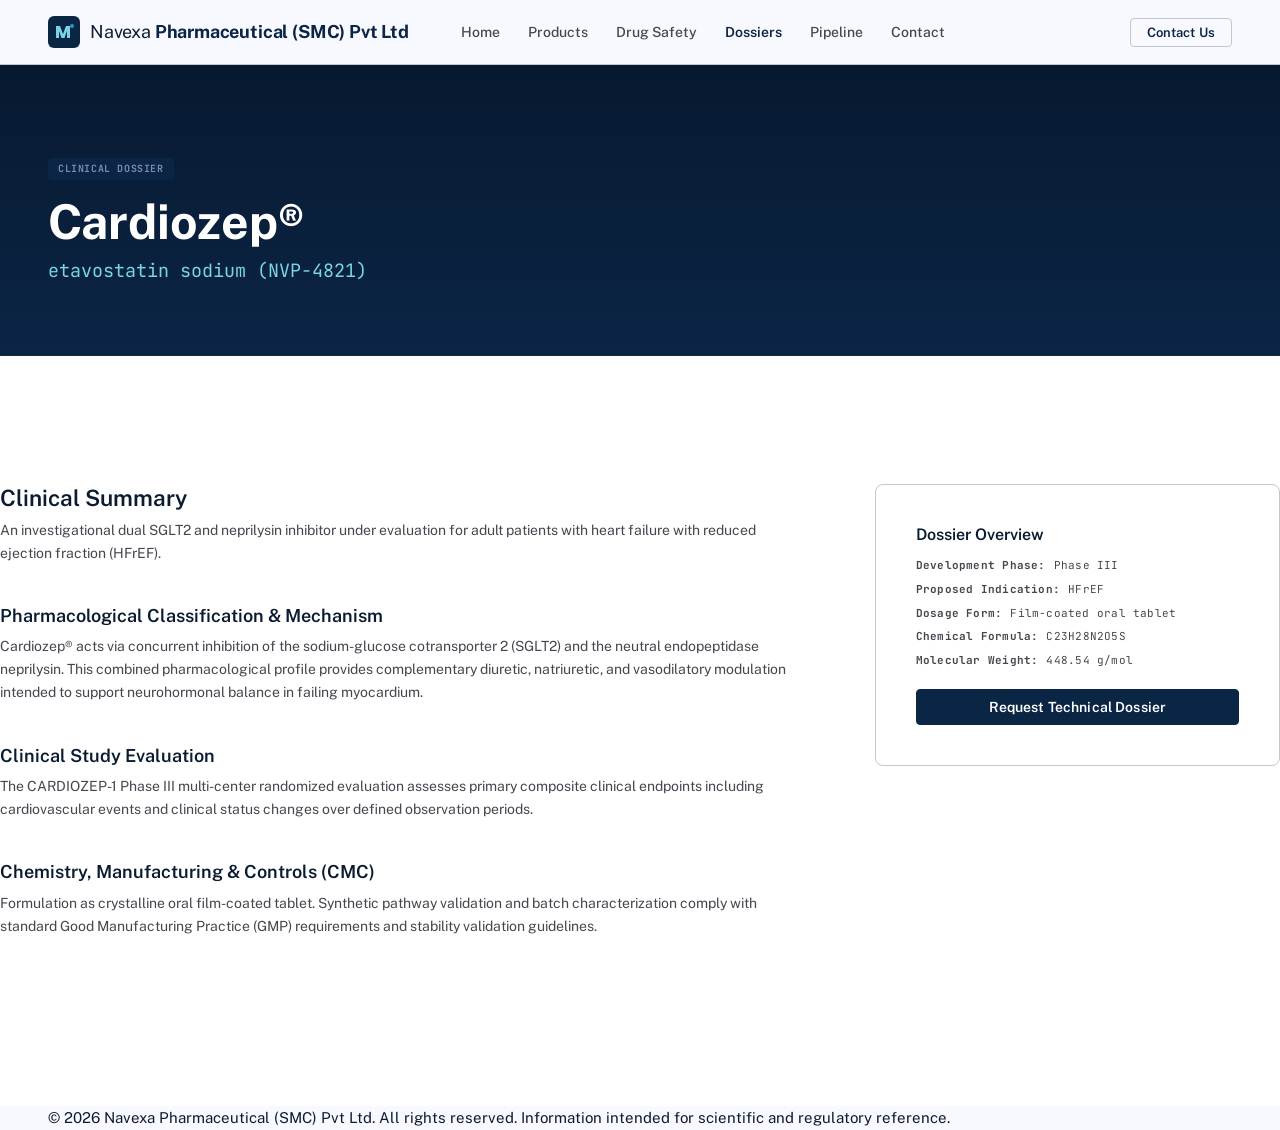
==== dossier.html @ 5f013281 "Initial commit: Navexa Pharmaceutical corporate frontend" ====
<!DOCTYPE html>
<html lang="en">
<head>
  <meta charset="UTF-8" />
  <meta name="viewport" content="width=device-width, initial-scale=1.0" />
  <title>Navexa Pharmaceutical (SMC) Pvt Ltd — Product Dossier | Cardiozep®</title>
  <meta name="description" content="Clinical product monograph and dossier for Cardiozep (etavostatin sodium) developed by Navexa Pharmaceutical (SMC) Pvt Ltd." />
  <link rel="preconnect" href="https://fonts.googleapis.com" />
  <link href="https://fonts.googleapis.com/css2?family=Public+Sans:wght@300;400;500;600;700;800&family=JetBrains+Mono:wght@400;500;600;700&display=swap" rel="stylesheet" />
  <link rel="stylesheet" href="css/design-system.css" />
  <style>
    .dossier-hero { padding: 90px 0 70px; background: linear-gradient(180deg, #071930 0%, #0B2545 100%); color: white; border-bottom: 1px solid rgba(119,141,178,0.15); }
    .dossier-hero__title { font-size: clamp(32px, 5vw, 48px); margin-bottom: var(--space-xs); color: #ffffff; font-weight: 700; }
    .content-grid { display: grid; grid-template-columns: 2fr 1fr; gap: var(--space-2xl); padding: var(--space-2xl) 0; }
    @media (max-width: 800px) { .content-grid { grid-template-columns: 1fr; } }
    .section-block { margin-bottom: var(--space-xl); }
    .section-block h3 { font-size: 18px; font-weight: 600; color: var(--color-on-background); margin-bottom: 8px; }
    .section-block p { font-size: 14px; line-height: 1.65; color: var(--color-on-surface-variant); }
  </style>
</head>
<body>
  <nav class="nav" id="main-nav">
    <div class="nav__inner container">
      <a href="index.html" class="nav__logo">
        <svg width="32" height="32" viewBox="0 0 32 32" fill="none"><rect width="32" height="32" rx="6" fill="#0B2545"/><path d="M8 10h4l3 8 3-8h4v12h-3v-7l-2.5 7h-3L11 15v7H8V10z" fill="#7AD4E2"/><circle cx="24" cy="10" r="2" fill="#2993D6"/></svg>
        <span class="nav__brand">Navexa <strong>Pharmaceutical (SMC) Pvt Ltd</strong></span>
      </a>
      <ul class="nav__links">
        <li><a href="index.html" class="nav__link">Home</a></li>
        <li><a href="products.html" class="nav__link">Products</a></li>
        <li><a href="pharmacovigilance.html" class="nav__link">Drug Safety</a></li>
        <li><a href="dossier.html" class="nav__link nav__link--active">Dossiers</a></li>
        <li><a href="index.html#pipeline" class="nav__link">Pipeline</a></li>
        <li><a href="index.html#contact" class="nav__link">Contact</a></li>
      </ul>
      <div class="nav__actions">
        <a href="index.html#contact" class="btn btn--outline btn--sm">Contact Us</a>
      </div>
    </div>
  </nav>

  <header class="dossier-hero">
    <div class="container">
      <span class="phase-badge phase-badge--iii" style="display: inline-block; margin-bottom: 12px;">CLINICAL DOSSIER</span>
      <h1 class="dossier-hero__title">Cardiozep®</h1>
      <p style="color: #7AD4E2; font-size: 1.15rem; font-family: var(--font-mono);">etavostatin sodium (NVP-4821)</p>
    </div>
  </header>

  <main class="section">
    <div class="container content-grid">
      <div>
        <div class="section-block">
          <h2>Clinical Summary</h2>
          <p class="section__subtitle" style="margin-top: 6px;">
            An investigational dual SGLT2 and neprilysin inhibitor under evaluation for adult patients with heart failure with reduced ejection fraction (HFrEF).
          </p>
        </div>

        <div class="section-block">
          <h3>Pharmacological Classification &amp; Mechanism</h3>
          <p>
            Cardiozep® acts via concurrent inhibition of the sodium-glucose cotransporter 2 (SGLT2) and the neutral endopeptidase neprilysin. This combined pharmacological profile provides complementary diuretic, natriuretic, and vasodilatory modulation intended to support neurohormonal balance in failing myocardium.
          </p>
        </div>

        <div class="section-block">
          <h3>Clinical Study Evaluation</h3>
          <p>
            The CARDIOZEP-1 Phase III multi-center randomized evaluation assesses primary composite clinical endpoints including cardiovascular events and clinical status changes over defined observation periods.
          </p>
        </div>

        <div class="section-block">
          <h3>Chemistry, Manufacturing &amp; Controls (CMC)</h3>
          <p>
            Formulation as crystalline oral film-coated tablet. Synthetic pathway validation and batch characterization comply with standard Good Manufacturing Practice (GMP) requirements and stability validation guidelines.
          </p>
        </div>
      </div>

      <div>
        <div class="info-card" style="background: var(--color-surface-container-lowest); border: 1px solid var(--color-outline-variant); border-radius: var(--radius-lg); padding: var(--space-xl);">
          <h3 class="info-card__title">Dossier Overview</h3>
          <ul class="compliance-list" style="margin-top: 12px; margin-bottom: 20px;">
            <li><strong>Development Phase:</strong> Phase III</li>
            <li><strong>Proposed Indication:</strong> HFrEF</li>
            <li><strong>Dosage Form:</strong> Film-coated oral tablet</li>
            <li><strong>Chemical Formula:</strong> C23H28N2O5S</li>
            <li><strong>Molecular Weight:</strong> 448.54 g/mol</li>
          </ul>
          <a href="#" class="btn btn--primary btn--full" onclick="alert('Dossier document request submitted.'); return false;">Request Technical Dossier</a>
        </div>
      </div>
    </div>
  </main>

  <footer class="footer" id="site-footer">
    <div class="container">
      <div class="footer__bottom">
        <p class="footer__legal">&copy; 2026 Navexa Pharmaceutical (SMC) Pvt Ltd. All rights reserved. Information intended for scientific and regulatory reference.</p>
      </div>
    </div>
  </footer>
</body>
</html>
---- css/design-system.css ----
﻿/* =====================================================
   Navexa pharmaceutical (SMC) pvt Ltd DESIGN SYSTEM — Clinical Precision & Life Sciences
   Based on Stitch "Clinical Precision & Life Sciences" theme
   Primary: #0B2545 (Navy) | Secondary: #007A87 (Teal) | Tertiary: #2993D6 (Cyan)
   ===================================================== */

/* ── CSS CUSTOM PROPERTIES ── */
:root {
  /* Primary Navy */
  --color-primary: #001026;
  --color-on-primary: #ffffff;
  --color-primary-container: #0b2545;
  --color-on-primary-container: #778db2;

  /* Secondary Teal */
  --color-secondary: #006874;
  --color-on-secondary: #ffffff;
  --color-secondary-container: #94edfc;
  --color-on-secondary-container: #006d79;

  /* Tertiary Cyan */
  --color-tertiary: #00111f;
  --color-on-tertiary: #ffffff;
  --color-tertiary-container: #00273f;
  --color-on-tertiary-container: #2993d6;

  /* Surface */
  --color-surface: #f8f9ff;
  --color-surface-dim: #cbdbf5;
  --color-surface-bright: #f8f9ff;
  --color-surface-container-lowest: #ffffff;
  --color-surface-container-low: #eff4ff;
  --color-surface-container: #e5eeff;
  --color-surface-container-high: #dce9ff;
  --color-surface-container-highest: #d3e4fe;
  --color-on-surface: #0b1c30;
  --color-on-surface-variant: #44474e;
  --color-inverse-surface: #213145;
  --color-inverse-on-surface: #eaf1ff;
  --color-outline: #74777f;
  --color-outline-variant: #c4c6cf;
  --color-background: #f8f9ff;
  --color-on-background: #0b1c30;
  --color-surface-variant: #d3e4fe;

  /* Error */
  --color-error: #ba1a1a;
  --color-error-container: #ffdad6;
  --color-on-error: #ffffff;

  /* Clinical Semantic */
  --color-success: #047857;
  --color-success-bg: #ecfdf5;
  --color-warning: #b45309;
  --color-warning-bg: #fffbeb;

  /* Typography */
  --font-headline: 'Public Sans', system-ui, sans-serif;
  --font-body: 'Public Sans', system-ui, sans-serif;
  --font-mono: 'JetBrains Mono', 'Courier New', monospace;

  /* Spacing */
  --space-xs: 0.25rem;
  --space-sm: 0.5rem;
  --space-md: 1rem;
  --space-lg: 1.5rem;
  --space-xl: 2.5rem;
  --space-2xl: 4rem;
  --gutter: 1.5rem;
  --margin: 3rem;

  /* Border Radius */
  --radius-sm: 0.125rem;
  --radius: 0.25rem;
  --radius-md: 0.375rem;
  --radius-lg: 0.5rem;
  --radius-xl: 0.75rem;
  --radius-full: 9999px;

  /* Shadows */
  --shadow-sm: 0 1px 3px 0 rgba(11,37,69,0.04);
  --shadow-md: 0 4px 16px -2px rgba(11,37,69,0.06), 0 1px 3px 0 rgba(11,37,69,0.04);
  --shadow-lg: 0 20px 32px -4px rgba(11,37,69,0.12), 0 8px 16px -4px rgba(11,37,69,0.06);

  /* Transitions */
  --transition: 200ms cubic-bezier(0.4, 0, 0.2, 1);
  --transition-slow: 350ms cubic-bezier(0.4, 0, 0.2, 1);
}

/* ── RESET & BASE ── */
*, *::before, *::after { box-sizing: border-box; margin: 0; padding: 0; }
html { scroll-behavior: smooth; -webkit-font-smoothing: antialiased; }

body {
  font-family: var(--font-body);
  font-size: 15px;
  line-height: 1.6;
  color: var(--color-on-surface);
  background-color: var(--color-background);
}

/* ── TYPOGRAPHY ── */
h1, h2, h3, h4, h5, h6 {
  font-family: var(--font-headline);
  font-weight: 600;
  line-height: 1.25;
  color: var(--color-on-background);
}

.font-mono { font-family: var(--font-mono); }
.text-xs { font-size: 12px; }
.text-xxs { font-size: 11px; }

/* ── CONTAINER ── */
.container {
  width: 100%;
  max-width: 1280px;
  margin: 0 auto;
  padding: 0 var(--margin);
}
@media (max-width: 768px) { .container { padding: 0 1.25rem; } }

/* ── GRID ── */
.grid { display: grid; gap: var(--gutter); }
.grid--3col { grid-template-columns: repeat(3, 1fr); }
.grid--2col { grid-template-columns: repeat(2, 1fr); }
@media (max-width: 1024px) { .grid--3col { grid-template-columns: repeat(2, 1fr); } }
@media (max-width: 640px) { .grid--3col, .grid--2col { grid-template-columns: 1fr; } }

/* ── SECTIONS ── */
.section {
  padding: var(--space-2xl) 0;
  background: var(--color-surface-container-lowest);
}
.section--alt { background: var(--color-surface-container-low); }
.section--navy {
  background: var(--color-primary-container);
  color: var(--color-inverse-on-surface);
}

.section__header {
  text-align: center;
  margin-bottom: var(--space-xl);
  max-width: 720px;
  margin-left: auto;
  margin-right: auto;
}
.section__title {
  font-size: 32px;
  font-weight: 600;
  letter-spacing: -0.015em;
  color: var(--color-on-background);
  margin-bottom: var(--space-md);
}
.section__subtitle {
  font-size: 16px;
  color: var(--color-on-surface-variant);
  line-height: 1.6;
}

/* ── SECTION LABEL ── */
.section-label {
  display: inline-block;
  font-family: var(--font-mono);
  font-size: 11px;
  font-weight: 600;
  letter-spacing: 0.08em;
  text-transform: uppercase;
  color: var(--color-on-secondary-container);
  background: var(--color-secondary-container);
  padding: 3px 10px;
  border-radius: var(--radius-full);
  margin-bottom: var(--space-md);
}
.section-label--light {
  color: var(--color-on-primary-container);
  background: rgba(119,141,178,0.15);
}

/* ── BUTTONS ── */
.btn {
  display: inline-flex;
  align-items: center;
  gap: 8px;
  padding: 10px 24px;
  font-family: var(--font-body);
  font-size: 14px;
  font-weight: 600;
  line-height: 1;
  border-radius: var(--radius);
  border: 1px solid transparent;
  cursor: pointer;
  text-decoration: none;
  transition: background var(--transition), color var(--transition), border-color var(--transition), box-shadow var(--transition);
  white-space: nowrap;
  letter-spacing: 0.01em;
}
.btn:focus-visible { outline: 2px solid var(--color-secondary); outline-offset: 2px; }

.btn--primary { background: var(--color-primary-container); color: var(--color-on-primary); border-color: var(--color-primary-container); }
.btn--primary:hover { background: #163A63; border-color: #163A63; }
.btn--primary:active { background: #06162B; }

.btn--teal { background: #007A87; color: #ffffff; border-color: #007A87; }
.btn--teal:hover { background: #006874; }

.btn--outline { background: transparent; color: var(--color-primary-container); border-color: var(--color-outline-variant); }
.btn--outline:hover { background: var(--color-surface-container-low); border-color: var(--color-outline); }

.btn--sm { padding: 7px 16px; font-size: 13px; }
.btn--lg { padding: 13px 28px; font-size: 15px; }
.btn--full { width: 100%; justify-content: center; }

/* ── BADGES ── */
.badge {
  display: inline-flex;
  align-items: center;
  gap: 4px;
  font-family: var(--font-mono);
  font-size: 10px;
  font-weight: 600;
  letter-spacing: 0.06em;
  text-transform: uppercase;
  padding: 3px 8px;
  border-radius: var(--radius-full);
  white-space: nowrap;
}
.badge--phase {
  background: var(--color-surface-container-high);
  color: var(--color-primary-container);
  border: 1px solid var(--color-outline-variant);
}
.badge--verified {
  background: var(--color-success-bg);
  color: var(--color-success);
  border: 1px solid #a7f3d0;
}
.badge--modality {
  background: var(--color-secondary-container);
  color: var(--color-on-secondary-container);
  border: 1px solid rgba(0,122,135,0.2);
}
.badge__separator { color: var(--color-outline); font-size: 12px; }

/* ── PHASE BADGES ── */
.phase-badge {
  display: inline-flex;
  font-family: var(--font-mono);
  font-size: 10px;
  font-weight: 700;
  letter-spacing: 0.06em;
  text-transform: uppercase;
  padding: 3px 10px;
  border-radius: var(--radius);
}
.phase-badge--iii { background: var(--color-primary-container); color: var(--color-on-primary-container); }
.phase-badge--ii { background: #1a4a7a; color: #93ccff; }
.phase-badge--i { background: var(--color-surface-container-high); color: var(--color-on-surface-variant); border: 1px solid var(--color-outline-variant); }
.phase-badge--fda { background: var(--color-success-bg); color: var(--color-success); border: 1px solid #a7f3d0; }

/* ── STATUS DOTS ── */
.status-dot {
  display: inline-block;
  width: 7px;
  height: 7px;
  border-radius: 50%;
}
.status-dot--active { background: #047857; box-shadow: 0 0 0 2px rgba(4,120,87,0.2); animation: pulse-green 2s infinite; }
.status-dot--pending { background: #b45309; }
.status-dot--inactive { background: var(--color-outline); }

@keyframes pulse-green {
  0%, 100% { box-shadow: 0 0 0 2px rgba(4,120,87,0.2); }
  50% { box-shadow: 0 0 0 4px rgba(4,120,87,0.1); }
}

/* ── CARDS ── */
.info-card {
  background: var(--color-surface-container-lowest);
  border: 1px solid var(--color-outline-variant);
  border-radius: var(--radius-lg);
  padding: var(--space-xl);
  transition: box-shadow var(--transition), border-color var(--transition);
}
.info-card:hover { box-shadow: var(--shadow-md); border-color: var(--color-outline); }

.info-card__icon {
  width: 44px; height: 44px;
  display: flex; align-items: center; justify-content: center;
  background: var(--color-surface-container);
  border-radius: var(--radius-lg);
  color: var(--color-on-secondary-container);
  margin-bottom: var(--space-md);
}

.info-card__title {
  font-size: 16px;
  font-weight: 600;
  color: var(--color-on-background);
  margin-bottom: var(--space-sm);
}
.info-card__desc {
  font-size: 14px;
  color: var(--color-on-surface-variant);
  line-height: 1.65;
  margin-bottom: var(--space-md);
}

/* ── COMPLIANCE LIST ── */
.compliance-list { list-style: none; display: flex; flex-direction: column; gap: 6px; }
.compliance-list li {
  display: flex;
  align-items: center;
  gap: 8px;
  font-family: var(--font-mono);
  font-size: 11px;
  letter-spacing: 0.02em;
  color: var(--color-on-surface-variant);
}
.compliance-dot {
  flex-shrink: 0;
  width: 6px; height: 6px;
  border-radius: 50%;
  background: #007A87;
}

/* ── FORMS ── */
.form-group { display: flex; flex-direction: column; gap: 6px; }
.form-label {
  font-size: 13px;
  font-weight: 600;
  color: var(--color-on-surface);
  letter-spacing: 0.01em;
}
.form-input {
  width: 100%;
  padding: 10px 14px;
  border: 1px solid var(--color-outline-variant);
  border-radius: var(--radius);
  background: var(--color-surface-container-lowest);
  color: var(--color-on-surface);
  font-family: var(--font-body);
  font-size: 14px;
  transition: border-color var(--transition), box-shadow var(--transition);
  outline: none;
}
.form-input::placeholder { color: var(--color-outline); }
.form-input:focus { border-color: #007A87; box-shadow: 0 0 0 3px rgba(0,122,135,0.15); }
.form-textarea { resize: vertical; min-height: 100px; }
.form-select { cursor: pointer; }
.form-disclaimer { font-size: 11px; color: var(--color-on-surface-variant); margin-top: var(--space-sm); line-height: 1.5; }

/* ── NAV ── */
.nav {
  position: sticky;
  top: 0;
  z-index: 100;
  background: rgba(248,249,255,0.92);
  backdrop-filter: blur(12px);
  -webkit-backdrop-filter: blur(12px);
  border-bottom: 1px solid var(--color-outline-variant);
  transition: box-shadow var(--transition);
}
.nav.scrolled { box-shadow: var(--shadow-md); }

.nav__inner {
  display: flex;
  align-items: center;
  height: 64px;
  gap: var(--space-xl);
}

.nav__logo {
  display: flex;
  align-items: center;
  gap: 10px;
  text-decoration: none;
  flex-shrink: 0;
}
.nav__brand {
  font-family: var(--font-headline);
  font-size: 18px;
  font-weight: 400;
  color: var(--color-on-background);
  letter-spacing: -0.01em;
}
.nav__brand strong { font-weight: 700; color: var(--color-primary-container); }

.nav__links {
  display: flex;
  align-items: center;
  gap: var(--space-xs);
  list-style: none;
  flex: 1;
}
.nav__link {
  text-decoration: none;
  font-size: 14px;
  font-weight: 500;
  color: var(--color-on-surface-variant);
  padding: 6px 12px;
  border-radius: var(--radius);
  transition: background var(--transition), color var(--transition);
}
.nav__link:hover { background: var(--color-surface-container); color: var(--color-on-surface); }
.nav__link--active { color: var(--color-primary-container); font-weight: 600; }

.nav__actions { display: flex; align-items: center; gap: var(--space-sm); flex-shrink: 0; }

.nav__hamburger {
  display: none;
  flex-direction: column;
  gap: 5px;
  padding: 8px;
  border: none;
  background: none;
  cursor: pointer;
}
.nav__hamburger span { display: block; width: 22px; height: 2px; background: var(--color-on-surface); border-radius: 2px; transition: var(--transition); }

@media (max-width: 900px) {
  .nav__links { display: none; }
  .nav__hamburger { display: flex; }
}

/* ── NEWS CARD ── */
.news-card {
  background: var(--color-surface-container-lowest);
  border: 1px solid var(--color-outline-variant);
  border-radius: var(--radius-lg);
  padding: var(--space-lg);
  transition: box-shadow var(--transition), transform var(--transition);
}
.news-card:hover { box-shadow: var(--shadow-md); transform: translateY(-2px); }
.news-card__meta { display: flex; align-items: center; gap: var(--space-sm); margin-bottom: var(--space-md); }
.news-card__title { font-size: 16px; font-weight: 600; color: var(--color-on-background); margin-bottom: var(--space-sm); line-height: 1.4; }
.news-card__excerpt { font-size: 14px; color: var(--color-on-surface-variant); line-height: 1.6; margin-bottom: var(--space-md); }
.news-card__link { font-size: 13px; font-weight: 600; color: var(--color-on-secondary-container); text-decoration: none; }
.news-card__link:hover { color: var(--color-primary-container); }
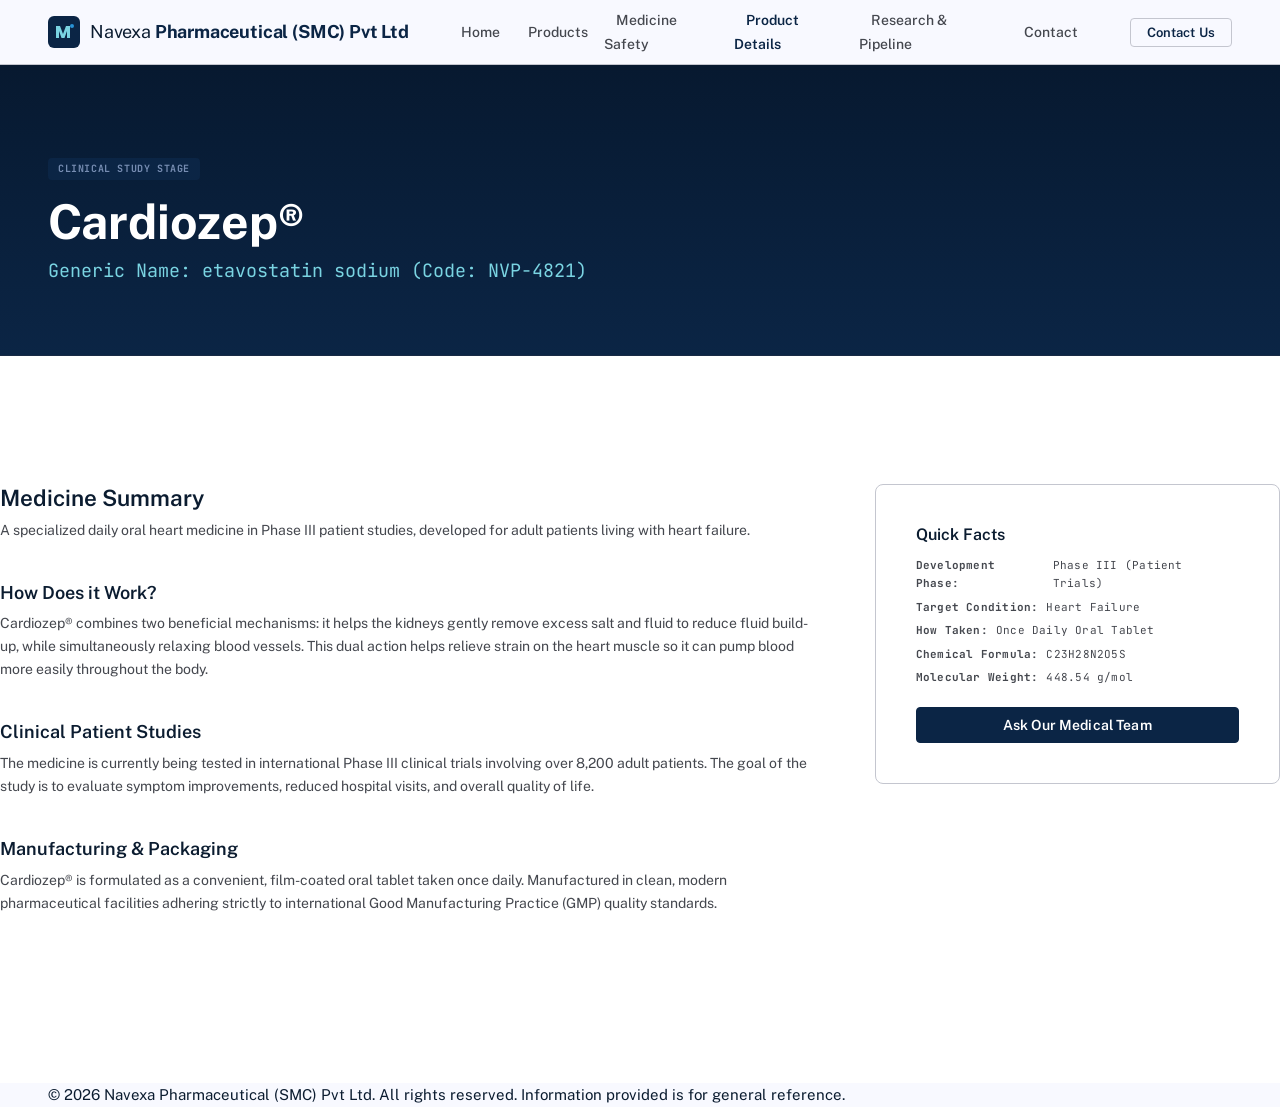
==== commit 110ed396: "Replace complex medical jargon with simple, easy-to-read terms across all pages" ====
--- a/dossier.html
+++ b/dossier.html
@@ -3,8 +3,8 @@
 <head>
   <meta charset="UTF-8" />
   <meta name="viewport" content="width=device-width, initial-scale=1.0" />
-  <title>Navexa Pharmaceutical (SMC) Pvt Ltd — Product Dossier | Cardiozep®</title>
-  <meta name="description" content="Clinical product monograph and dossier for Cardiozep (etavostatin sodium) developed by Navexa Pharmaceutical (SMC) Pvt Ltd." />
+  <title>Navexa Pharmaceutical (SMC) Pvt Ltd — Product Details | Cardiozep®</title>
+  <meta name="description" content="Clinical product information and study details for Cardiozep (etavostatin sodium) by Navexa Pharmaceutical (SMC) Pvt Ltd." />
   <link rel="preconnect" href="https://fonts.googleapis.com" />
   <link href="https://fonts.googleapis.com/css2?family=Public+Sans:wght@300;400;500;600;700;800&family=JetBrains+Mono:wght@400;500;600;700&display=swap" rel="stylesheet" />
   <link rel="stylesheet" href="css/design-system.css" />
@@ -28,9 +28,9 @@
       <ul class="nav__links">
         <li><a href="index.html" class="nav__link">Home</a></li>
         <li><a href="products.html" class="nav__link">Products</a></li>
-        <li><a href="pharmacovigilance.html" class="nav__link">Drug Safety</a></li>
-        <li><a href="dossier.html" class="nav__link nav__link--active">Dossiers</a></li>
-        <li><a href="index.html#pipeline" class="nav__link">Pipeline</a></li>
+        <li><a href="pharmacovigilance.html" class="nav__link">Medicine Safety</a></li>
+        <li><a href="dossier.html" class="nav__link nav__link--active">Product Details</a></li>
+        <li><a href="index.html#pipeline" class="nav__link">Research &amp; Pipeline</a></li>
         <li><a href="index.html#contact" class="nav__link">Contact</a></li>
       </ul>
       <div class="nav__actions">
@@ -41,9 +41,9 @@
 
   <header class="dossier-hero">
     <div class="container">
-      <span class="phase-badge phase-badge--iii" style="display: inline-block; margin-bottom: 12px;">CLINICAL DOSSIER</span>
+      <span class="phase-badge phase-badge--iii" style="display: inline-block; margin-bottom: 12px;">CLINICAL STUDY STAGE</span>
       <h1 class="dossier-hero__title">Cardiozep®</h1>
-      <p style="color: #7AD4E2; font-size: 1.15rem; font-family: var(--font-mono);">etavostatin sodium (NVP-4821)</p>
+      <p style="color: #7AD4E2; font-size: 1.15rem; font-family: var(--font-mono);">Generic Name: etavostatin sodium (Code: NVP-4821)</p>
     </div>
   </header>
 
@@ -51,45 +51,45 @@
     <div class="container content-grid">
       <div>
         <div class="section-block">
-          <h2>Clinical Summary</h2>
+          <h2>Medicine Summary</h2>
           <p class="section__subtitle" style="margin-top: 6px;">
-            An investigational dual SGLT2 and neprilysin inhibitor under evaluation for adult patients with heart failure with reduced ejection fraction (HFrEF).
+            A specialized daily oral heart medicine in Phase III patient studies, developed for adult patients living with heart failure.
           </p>
         </div>
 
         <div class="section-block">
-          <h3>Pharmacological Classification &amp; Mechanism</h3>
+          <h3>How Does it Work?</h3>
           <p>
-            Cardiozep® acts via concurrent inhibition of the sodium-glucose cotransporter 2 (SGLT2) and the neutral endopeptidase neprilysin. This combined pharmacological profile provides complementary diuretic, natriuretic, and vasodilatory modulation intended to support neurohormonal balance in failing myocardium.
+            Cardiozep® combines two beneficial mechanisms: it helps the kidneys gently remove excess salt and fluid to reduce fluid build-up, while simultaneously relaxing blood vessels. This dual action helps relieve strain on the heart muscle so it can pump blood more easily throughout the body.
           </p>
         </div>
 
         <div class="section-block">
-          <h3>Clinical Study Evaluation</h3>
+          <h3>Clinical Patient Studies</h3>
           <p>
-            The CARDIOZEP-1 Phase III multi-center randomized evaluation assesses primary composite clinical endpoints including cardiovascular events and clinical status changes over defined observation periods.
+            The medicine is currently being tested in international Phase III clinical trials involving over 8,200 adult patients. The goal of the study is to evaluate symptom improvements, reduced hospital visits, and overall quality of life.
           </p>
         </div>
 
         <div class="section-block">
-          <h3>Chemistry, Manufacturing &amp; Controls (CMC)</h3>
+          <h3>Manufacturing &amp; Packaging</h3>
           <p>
-            Formulation as crystalline oral film-coated tablet. Synthetic pathway validation and batch characterization comply with standard Good Manufacturing Practice (GMP) requirements and stability validation guidelines.
+            Cardiozep® is formulated as a convenient, film-coated oral tablet taken once daily. Manufactured in clean, modern pharmaceutical facilities adhering strictly to international Good Manufacturing Practice (GMP) quality standards.
           </p>
         </div>
       </div>
 
       <div>
         <div class="info-card" style="background: var(--color-surface-container-lowest); border: 1px solid var(--color-outline-variant); border-radius: var(--radius-lg); padding: var(--space-xl);">
-          <h3 class="info-card__title">Dossier Overview</h3>
+          <h3 class="info-card__title">Quick Facts</h3>
           <ul class="compliance-list" style="margin-top: 12px; margin-bottom: 20px;">
-            <li><strong>Development Phase:</strong> Phase III</li>
-            <li><strong>Proposed Indication:</strong> HFrEF</li>
-            <li><strong>Dosage Form:</strong> Film-coated oral tablet</li>
+            <li><strong>Development Phase:</strong> Phase III (Patient Trials)</li>
+            <li><strong>Target Condition:</strong> Heart Failure</li>
+            <li><strong>How Taken:</strong> Once Daily Oral Tablet</li>
             <li><strong>Chemical Formula:</strong> C23H28N2O5S</li>
             <li><strong>Molecular Weight:</strong> 448.54 g/mol</li>
           </ul>
-          <a href="#" class="btn btn--primary btn--full" onclick="alert('Dossier document request submitted.'); return false;">Request Technical Dossier</a>
+          <a href="index.html#contact" class="btn btn--primary btn--full">Ask Our Medical Team</a>
         </div>
       </div>
     </div>
@@ -98,7 +98,7 @@
   <footer class="footer" id="site-footer">
     <div class="container">
       <div class="footer__bottom">
-        <p class="footer__legal">&copy; 2026 Navexa Pharmaceutical (SMC) Pvt Ltd. All rights reserved. Information intended for scientific and regulatory reference.</p>
+        <p class="footer__legal">&copy; 2026 Navexa Pharmaceutical (SMC) Pvt Ltd. All rights reserved. Information provided is for general reference.</p>
       </div>
     </div>
   </footer>
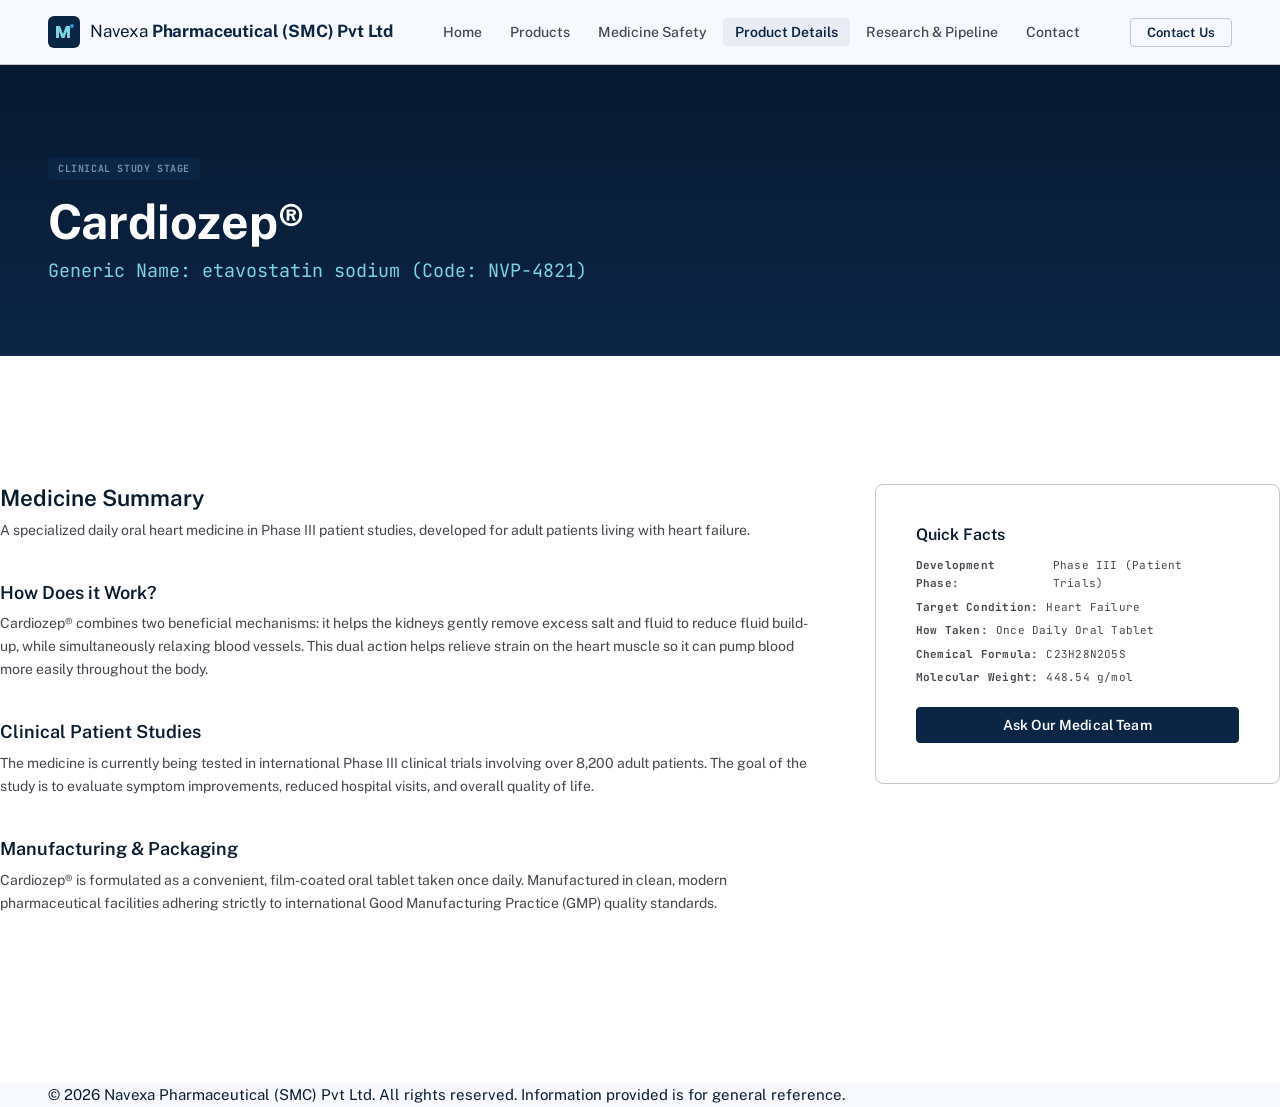
==== commit a997c9b0: "Implement full mobile responsiveness, animated hamburger drawer, and touch-friendly layout" ====
--- a/dossier.html
+++ b/dossier.html
@@ -16,6 +16,16 @@
     .section-block { margin-bottom: var(--space-xl); }
     .section-block h3 { font-size: 18px; font-weight: 600; color: var(--color-on-background); margin-bottom: 8px; }
     .section-block p { font-size: 14px; line-height: 1.65; color: var(--color-on-surface-variant); }
+
+    @media (max-width: 768px) {
+      .dossier-hero { padding: 60px 0 45px; }
+      .dossier-hero__title { font-size: 28px; }
+      .content-grid { padding: var(--space-xl) 0; gap: var(--space-xl); }
+    }
+    @media (max-width: 480px) {
+      .dossier-hero { padding: 50px 0 40px; }
+      .dossier-hero__title { font-size: 24px; }
+    }
   </style>
 </head>
 <body>
@@ -25,7 +35,7 @@
         <svg width="32" height="32" viewBox="0 0 32 32" fill="none"><rect width="32" height="32" rx="6" fill="#0B2545"/><path d="M8 10h4l3 8 3-8h4v12h-3v-7l-2.5 7h-3L11 15v7H8V10z" fill="#7AD4E2"/><circle cx="24" cy="10" r="2" fill="#2993D6"/></svg>
         <span class="nav__brand">Navexa <strong>Pharmaceutical (SMC) Pvt Ltd</strong></span>
       </a>
-      <ul class="nav__links">
+      <ul class="nav__links" id="nav-links">
         <li><a href="index.html" class="nav__link">Home</a></li>
         <li><a href="products.html" class="nav__link">Products</a></li>
         <li><a href="pharmacovigilance.html" class="nav__link">Medicine Safety</a></li>
@@ -35,6 +45,7 @@
       </ul>
       <div class="nav__actions">
         <a href="index.html#contact" class="btn btn--outline btn--sm">Contact Us</a>
+        <button class="nav__hamburger" id="nav-hamburger" aria-label="Open menu" aria-expanded="false"><span></span><span></span><span></span></button>
       </div>
     </div>
   </nav>
@@ -102,5 +113,6 @@
       </div>
     </div>
   </footer>
+  <script src="js/main.js"></script>
 </body>
 </html>
--- a/css/design-system.css
+++ b/css/design-system.css
@@ -1,4 +1,4 @@
-﻿/* =====================================================
+/* =====================================================
    Navexa pharmaceutical (SMC) pvt Ltd DESIGN SYSTEM — Clinical Precision & Life Sciences
    Based on Stitch "Clinical Precision & Life Sciences" theme
    Primary: #0B2545 (Navy) | Secondary: #007A87 (Teal) | Tertiary: #2993D6 (Cyan)
@@ -355,7 +355,7 @@
   position: sticky;
   top: 0;
   z-index: 100;
-  background: rgba(248,249,255,0.92);
+  background: rgba(248,249,255,0.95);
   backdrop-filter: blur(12px);
   -webkit-backdrop-filter: blur(12px);
   border-bottom: 1px solid var(--color-outline-variant);
@@ -366,8 +366,9 @@
 .nav__inner {
   display: flex;
   align-items: center;
+  justify-content: space-between;
   height: 64px;
-  gap: var(--space-xl);
+  gap: var(--space-md);
 }
 
 .nav__logo {
@@ -379,10 +380,11 @@
 }
 .nav__brand {
   font-family: var(--font-headline);
-  font-size: 18px;
+  font-size: 17px;
   font-weight: 400;
   color: var(--color-on-background);
   letter-spacing: -0.01em;
+  white-space: nowrap;
 }
 .nav__brand strong { font-weight: 700; color: var(--color-primary-container); }
 
@@ -391,7 +393,6 @@
   align-items: center;
   gap: var(--space-xs);
   list-style: none;
-  flex: 1;
 }
 .nav__link {
   text-decoration: none;
@@ -401,26 +402,88 @@
   padding: 6px 12px;
   border-radius: var(--radius);
   transition: background var(--transition), color var(--transition);
+  white-space: nowrap;
 }
 .nav__link:hover { background: var(--color-surface-container); color: var(--color-on-surface); }
-.nav__link--active { color: var(--color-primary-container); font-weight: 600; }
+.nav__link--active { color: var(--color-primary-container); font-weight: 600; background: rgba(11,37,69,0.06); }
 
 .nav__actions { display: flex; align-items: center; gap: var(--space-sm); flex-shrink: 0; }
 
 .nav__hamburger {
   display: none;
   flex-direction: column;
+  justify-content: center;
+  align-items: center;
   gap: 5px;
+  width: 40px;
+  height: 40px;
   padding: 8px;
-  border: none;
-  background: none;
+  border: 1px solid var(--color-outline-variant);
+  border-radius: var(--radius);
+  background: var(--color-surface-container-lowest);
   cursor: pointer;
-}
-.nav__hamburger span { display: block; width: 22px; height: 2px; background: var(--color-on-surface); border-radius: 2px; transition: var(--transition); }
+  transition: background var(--transition), border-color var(--transition);
+}
+.nav__hamburger:hover {
+  background: var(--color-surface-container);
+  border-color: var(--color-outline);
+}
+.nav__hamburger span {
+  display: block;
+  width: 20px;
+  height: 2px;
+  background: var(--color-on-surface);
+  border-radius: 2px;
+  transition: transform 0.25s ease, opacity 0.25s ease;
+}
 
 @media (max-width: 900px) {
-  .nav__links { display: none; }
+  .nav__links {
+    display: none;
+    position: fixed;
+    top: 64px;
+    left: 0;
+    right: 0;
+    bottom: 0;
+    background: #ffffff;
+    flex-direction: column;
+    padding: var(--space-lg) var(--space-md);
+    gap: 8px;
+    border-top: 1px solid var(--color-outline-variant);
+    overflow-y: auto;
+    z-index: 99;
+  }
+  .nav__links.nav__links--open {
+    display: flex;
+    animation: fadeInMenu 0.2s ease-out;
+  }
+  @keyframes fadeInMenu {
+    from { opacity: 0; transform: translateY(-8px); }
+    to { opacity: 1; transform: translateY(0); }
+  }
+  .nav__link {
+    font-size: 16px;
+    padding: 12px 16px;
+    width: 100%;
+    display: block;
+    border-radius: var(--radius);
+  }
   .nav__hamburger { display: flex; }
+  .nav__hamburger[aria-expanded="true"] span:nth-child(1) {
+    transform: translateY(7px) rotate(45deg);
+  }
+  .nav__hamburger[aria-expanded="true"] span:nth-child(2) {
+    opacity: 0;
+  }
+  .nav__hamburger[aria-expanded="true"] span:nth-child(3) {
+    transform: translateY(-7px) rotate(-45deg);
+  }
+}
+
+@media (max-width: 480px) {
+  .nav__brand { font-size: 14px; }
+  .nav__actions .btn { padding: 6px 12px; font-size: 12px; }
+  .container { padding: 0 1rem; }
 }
 
 /* ── NEWS CARD ── */
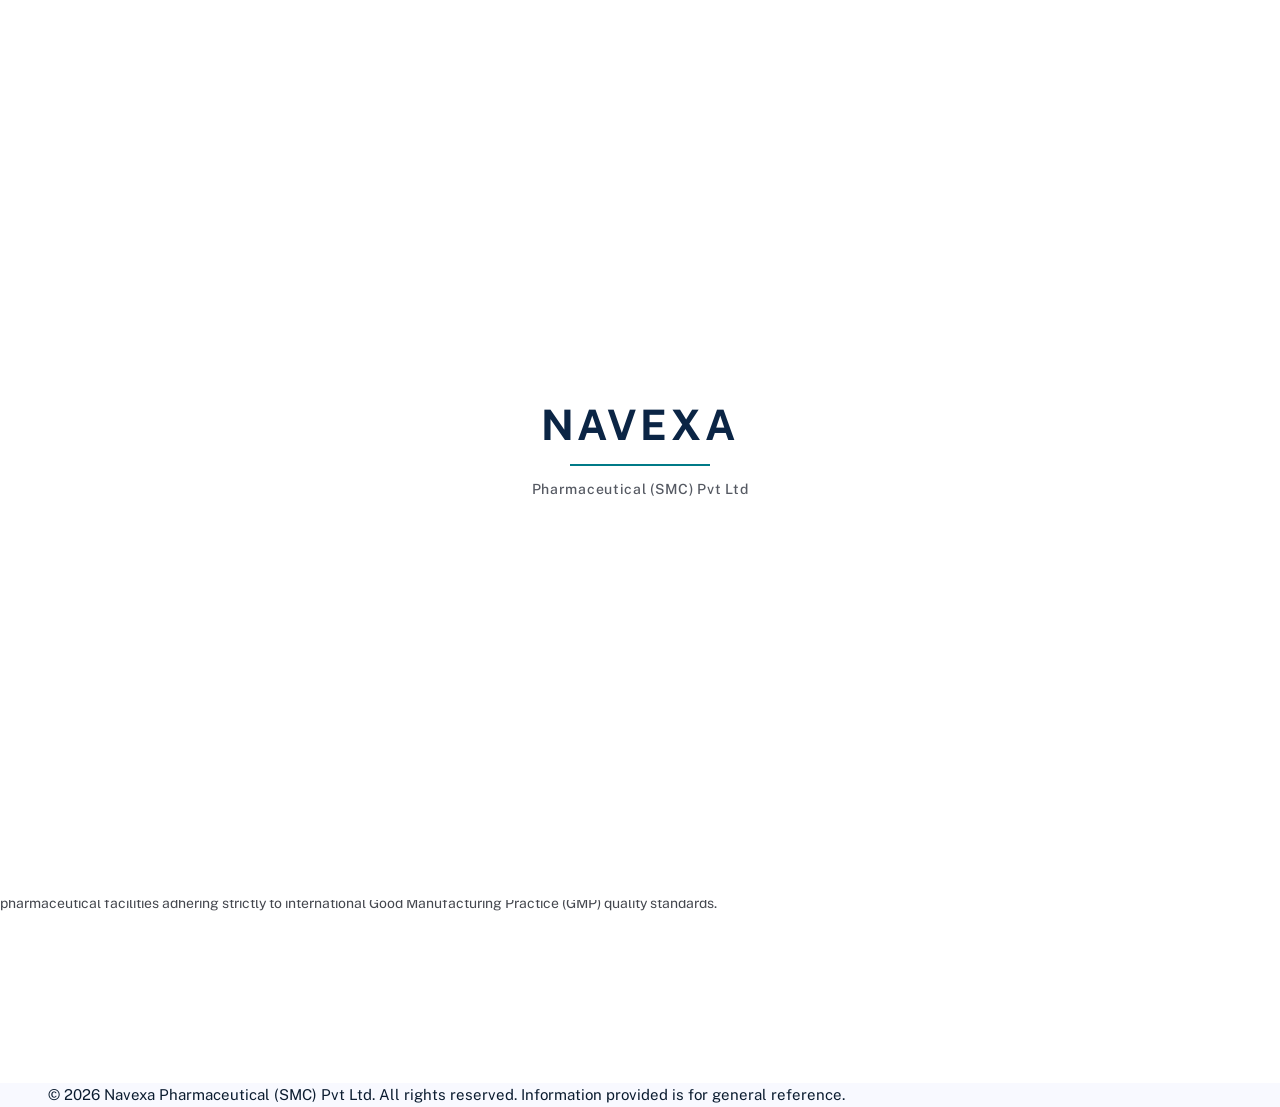
==== commit 4185d2e6: "Implement premium minimal pharmaceutical company brand loading animation with session tracking" ====
--- a/dossier.html
+++ b/dossier.html
@@ -29,6 +29,15 @@
   </style>
 </head>
 <body>
+  <!-- Premium Brand Introduction Loader -->
+  <div id="brand-loader" class="brand-loader" aria-hidden="true">
+    <div class="brand-loader__inner">
+      <h1 class="brand-loader__title">NAVEXA</h1>
+      <div class="brand-loader__line"></div>
+      <p class="brand-loader__descriptor">Pharmaceutical (SMC) Pvt Ltd</p>
+    </div>
+  </div>
+
   <nav class="nav" id="main-nav">
     <div class="nav__inner container">
       <a href="index.html" class="nav__logo">
--- a/css/design-system.css
+++ b/css/design-system.css
@@ -501,3 +501,108 @@
 .news-card__link { font-size: 13px; font-weight: 600; color: var(--color-on-secondary-container); text-decoration: none; }
 .news-card__link:hover { color: var(--color-primary-container); }
 
+/* ── BRAND LOADER (PREMIUM CORPORATE ANIMATION) ── */
+.brand-loader {
+  position: fixed;
+  inset: 0;
+  z-index: 999999;
+  background: #ffffff;
+  display: flex;
+  align-items: center;
+  justify-content: center;
+  pointer-events: all;
+  opacity: 1;
+  visibility: visible;
+  transition: opacity 0.4s cubic-bezier(0.4, 0, 0.2, 1), visibility 0.4s ease;
+}
+
+.brand-loader--hidden {
+  opacity: 0 !important;
+  visibility: hidden !important;
+  pointer-events: none !important;
+}
+
+.brand-loader__inner {
+  display: flex;
+  flex-direction: column;
+  align-items: center;
+  text-align: center;
+  padding: 0 1.5rem;
+  max-width: 90vw;
+}
+
+.brand-loader__title {
+  font-family: var(--font-headline);
+  font-size: clamp(28px, 4.5vw, 42px);
+  font-weight: 700;
+  color: #0B2545;
+  letter-spacing: 0.14em;
+  margin: 0;
+  line-height: 1.2;
+  opacity: 0;
+  transform: translateY(6px);
+  animation: brandLoaderTitle 0.65s cubic-bezier(0.16, 1, 0.3, 1) 0.15s forwards;
+}
+
+.brand-loader__line {
+  height: 1.5px;
+  background: #007A87;
+  width: 0;
+  opacity: 0;
+  margin: 14px auto 12px;
+  animation: brandLoaderLine 0.45s cubic-bezier(0.16, 1, 0.3, 1) 0.65s forwards;
+}
+
+.brand-loader__descriptor {
+  font-family: var(--font-body);
+  font-size: clamp(12px, 1.8vw, 14px);
+  font-weight: 500;
+  color: #555962;
+  letter-spacing: 0.05em;
+  margin: 0;
+  opacity: 0;
+  transform: translateY(4px);
+  animation: brandLoaderDesc 0.35s ease-out 1.0s forwards;
+}
+
+@keyframes brandLoaderTitle {
+  0% {
+    opacity: 0;
+    transform: translateY(6px);
+    letter-spacing: 0.18em;
+  }
+  100% {
+    opacity: 1;
+    transform: translateY(0);
+    letter-spacing: 0.08em;
+  }
+}
+
+@keyframes brandLoaderLine {
+  0% {
+    width: 0;
+    opacity: 0;
+  }
+  100% {
+    width: 140px;
+    opacity: 1;
+  }
+}
+
+@keyframes brandLoaderDesc {
+  0% {
+    opacity: 0;
+    transform: translateY(4px);
+  }
+  100% {
+    opacity: 1;
+    transform: translateY(0);
+  }
+}
+
+@media (prefers-reduced-motion: reduce) {
+  .brand-loader {
+    display: none !important;
+  }
+}
+
